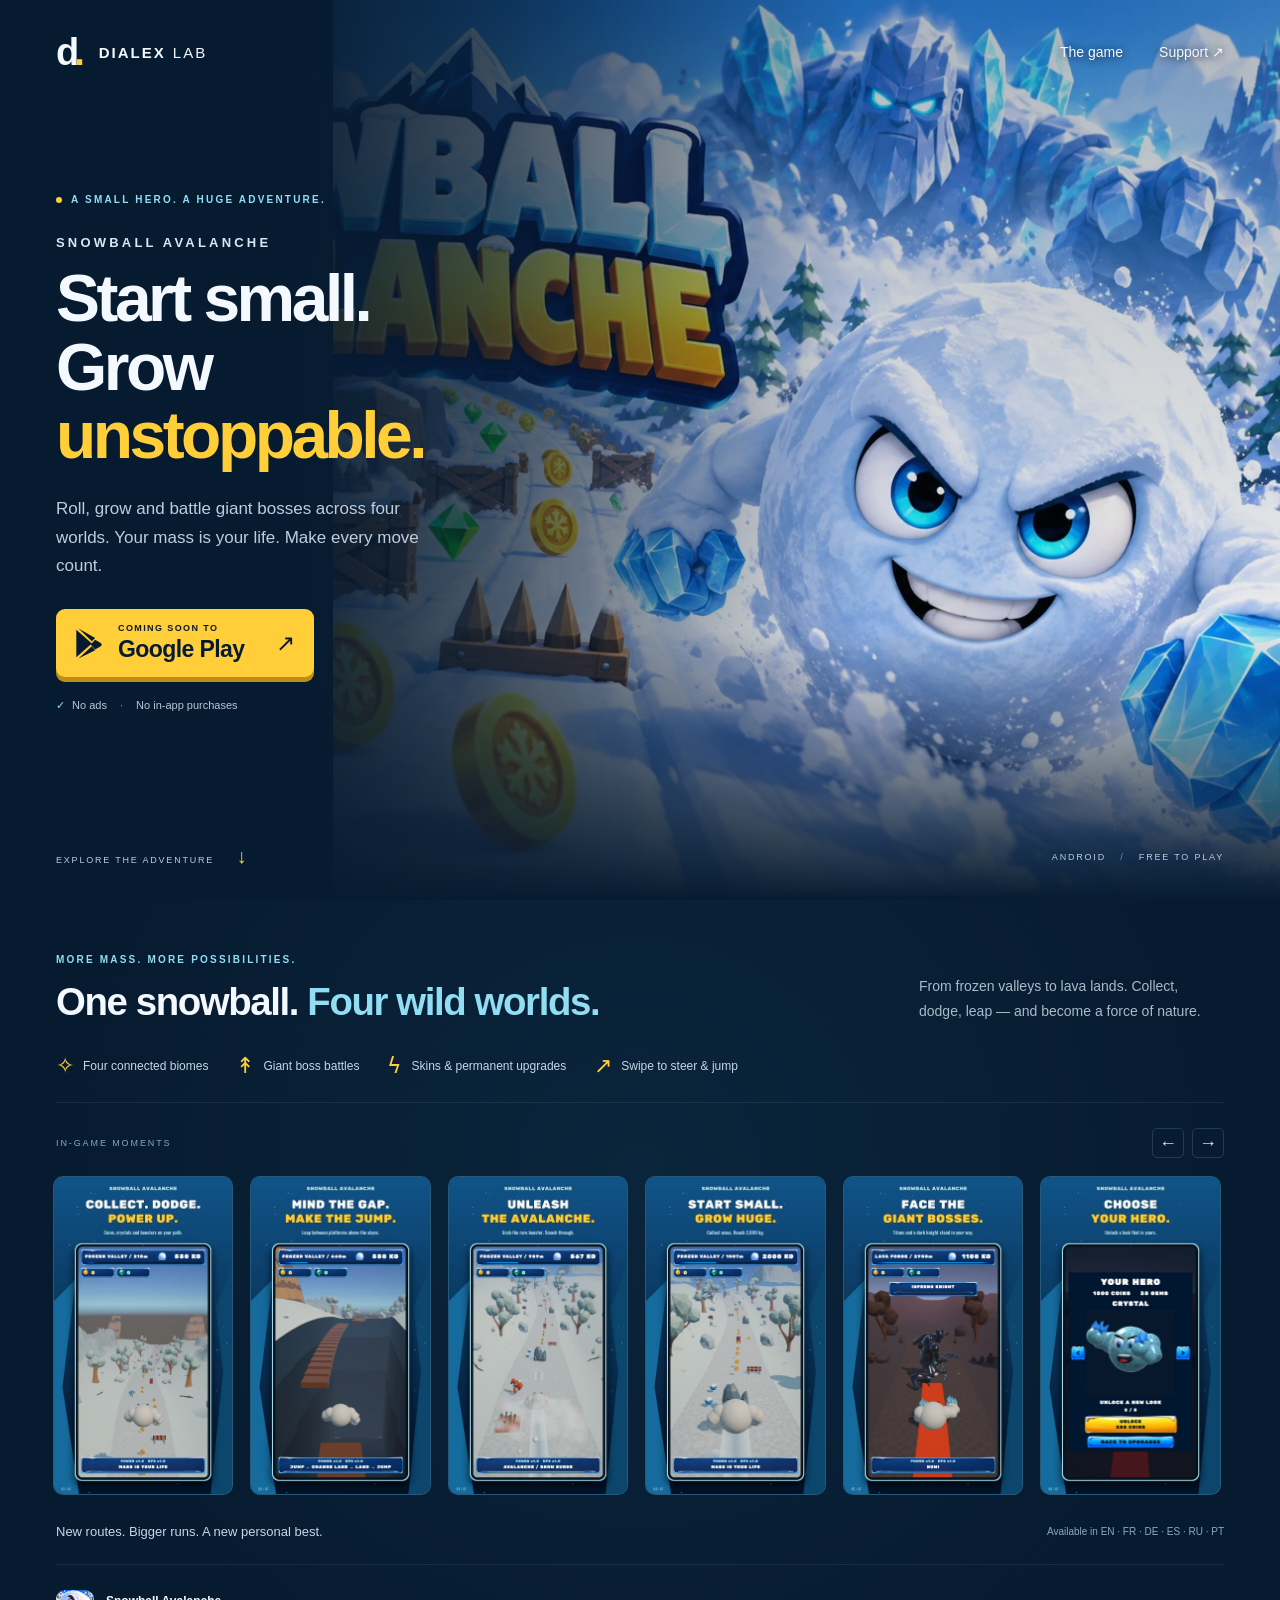
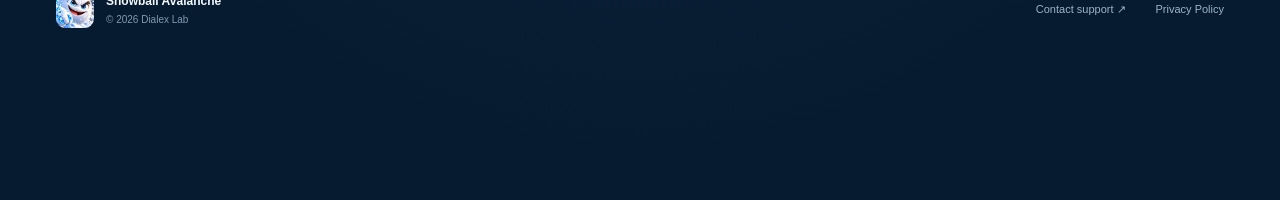
==== index.html @ 35580328 "Build Snowball Avalanche landing page for GitHub Pages" ====
<!doctype html>
<html lang="en">
<head>
  <meta charset="UTF-8">
  <meta name="viewport" content="width=device-width, initial-scale=1">
  <meta name="theme-color" content="#071b30">
  <title>Snowball Avalanche — Roll. Grow. Take on giants.</title>
  <meta name="description" content="Start small. Grow unstoppable. Roll, jump and battle giant bosses across four worlds in Snowball Avalanche, an Android game by Dialex Lab. No ads or in-app purchases.">
  <link rel="canonical" href="https://snowball.dialex.chat/">
  <meta property="og:title" content="Snowball Avalanche">
  <meta property="og:description" content="Roll, grow and battle giant bosses across four worlds. Coming soon to Google Play.">
  <meta property="og:type" content="website">
  <meta property="og:url" content="https://snowball.dialex.chat/">
  <meta property="og:image" content="https://snowball.dialex.chat/assets/hero.webp">
  <meta name="twitter:card" content="summary_large_image">
  <link rel="icon" href="assets/favicon.png" type="image/png">
  <link rel="stylesheet" href="styles.css">
  <script src="script.js" defer></script>
</head>
<body>
  <a class="skip-link" href="#adventure">Skip to game details</a>
  <main>
    <section class="hero" aria-labelledby="game-title">
      <div class="hero-art"><img src="assets/hero.webp" alt="Snowball Avalanche: a snowball hero races through an icy valley with a giant ice titan behind him" width="1672" height="941" fetchpriority="high"></div>
      <header class="header wrap">
        <a class="brand" href="./" aria-label="Dialex Lab home"><span class="brand-symbol" aria-hidden="true">d<span>.</span></span> DIALEX <span class="brand-light">LAB</span></a>
        <nav aria-label="Main navigation"><a href="#adventure">The game</a><a href="mailto:guadalupegamarrazz@gmail.com">Support <span aria-hidden="true">↗</span></a></nav>
      </header>
      <div class="hero-content wrap">
        <div class="eyebrow"><span></span> A SMALL HERO. A HUGE ADVENTURE.</div>
        <p class="game-name" id="game-title">SNOWBALL AVALANCHE</p>
        <h1>Start small.<br>Grow <em>unstoppable.</em></h1>
        <p class="hero-description">Roll, grow and battle giant bosses across four worlds. Your mass is your life. Make every move count.</p>
        <a class="play-button" href="https://play.google.com/store/apps/details?id=chat.dialex.snowball" target="_blank" rel="noopener noreferrer" title="Coming soon to Google Play"><svg viewBox="0 0 24 28" width="27" height="31" aria-hidden="true"><path fill="currentColor" d="M1 1.5v25L15 14 1 1.5Zm2-1L18 9l-3 3L3 .5Zm15 10 5 3a1.7 1.7 0 0 1 0 3l-5 3-4-4.5 4-4.5Zm-3 6L18 20 3 27.5l12-11Z"/></svg><span><small>COMING SOON TO</small><strong>Google Play</strong></span><span class="button-arrow" aria-hidden="true">↗</span></a>
        <p class="clean-play"><span aria-hidden="true">✓</span> No ads <span class="dot">·</span> No in-app purchases</p>
      </div>
      <div class="hero-bottom wrap"><a href="#adventure">EXPLORE THE ADVENTURE <span aria-hidden="true">↓</span></a><span>ANDROID <span class="dot">/</span> FREE TO PLAY</span></div>
    </section>

    <section class="adventure" id="adventure" aria-labelledby="adventure-title">
      <div class="wrap">
        <div class="section-heading"><div><p class="eyebrow">MORE MASS. MORE POSSIBILITIES.</p><h2 id="adventure-title">One snowball.<br class="mobile-break"> <span>Four wild worlds.</span></h2></div><p>From frozen valleys to lava lands. Collect, dodge, leap — and become a force of nature.</p></div>
        <div class="features" aria-label="Game features"><span><b aria-hidden="true">✧</b> Four connected biomes</span><span><b aria-hidden="true">↟</b> Giant boss battles</span><span><b aria-hidden="true">ϟ</b> Skins & permanent upgrades</span><span><b aria-hidden="true">↗</b> Swipe to steer & jump</span></div>
        <div class="gallery-heading"><span>IN-GAME MOMENTS</span><div class="gallery-controls"><button id="previous" type="button" aria-label="Previous screenshots">←</button><button id="next" type="button" aria-label="Next screenshots">→</button></div></div>
        <div class="gallery" tabindex="0" aria-label="Game screenshots. Scroll horizontally to see all seven images.">
          <button class="shot" type="button" aria-label="Enlarge Collect, dodge, power up"><img src="assets/01_coins_boosters.webp" width="720" height="1280" loading="lazy" alt="Collect coins, crystals and boosters in the Frozen Valley"></button>
          <button class="shot" type="button" aria-label="Enlarge Make the jump"><img src="assets/02_chasm_jump.webp" width="720" height="1280" loading="lazy" alt="Jump between narrow platforms above a deep chasm"></button>
          <button class="shot" type="button" aria-label="Enlarge Unleash the avalanche"><img src="assets/03_avalanche.webp" width="720" height="1280" loading="lazy" alt="Use the rare avalanche booster to smash through obstacles"></button>
          <button class="shot" type="button" aria-label="Enlarge Grow huge"><img src="assets/04_mass_2000.webp" width="720" height="1280" loading="lazy" alt="Grow your snowball to 2,000 kilograms"></button>
          <button class="shot" type="button" aria-label="Enlarge Giant bosses"><img src="assets/05_dark_knight.webp" width="720" height="1280" loading="lazy" alt="Dodge the Inferno Knight's attack lane in the Lava Forge"></button>
          <button class="shot" type="button" aria-label="Enlarge Choose your hero"><img src="assets/06_skins.webp" width="720" height="1280" loading="lazy" alt="Unlock the Crystal hero skin with collected coins"></button>
          <button class="shot" type="button" aria-label="Enlarge Upgrades"><img src="assets/07_upgrades.webp" width="720" height="1280" loading="lazy" alt="Upgrade growth, armor, steering and starting mass"></button>
        </div>
        <div class="game-notes"><p>New routes. Bigger runs. A new personal best.</p><span>Available in EN · FR · DE · ES · RU · PT</span></div>
        <footer><a class="footer-game" href="#"><img src="assets/icon.webp" alt="" width="38" height="38"><span>Snowball Avalanche<small>© 2026 Dialex Lab</small></span></a><div><a href="mailto:guadalupegamarrazz@gmail.com">Contact support ↗</a><a href="privacy/">Privacy Policy</a></div></footer>
      </div>
    </section>
  </main>
  <dialog class="lightbox" aria-label="Enlarged game screenshot"><button class="close" type="button" aria-label="Close screenshot">×</button><img src="assets/01_coins_boosters.webp" alt=""></dialog>
</body>
</html>
---- styles.css ----
@charset "UTF-8";
:root{color-scheme:dark;--navy:#071b30;--ice:#91def4;--yellow:#ffce39;--muted:#a9bbc9}*{box-sizing:border-box}html{scroll-behavior:smooth;scroll-padding-top:24px}body{margin:0;background:var(--navy);color:#f3f9ff;font-family:Arial,Helvetica,sans-serif;-webkit-font-smoothing:antialiased}a{color:inherit;text-decoration:none}button{font:inherit}button,a{-webkit-tap-highlight-color:transparent}a:focus-visible,button:focus-visible,[tabindex]:focus-visible{outline:3px solid var(--yellow);outline-offset:6px}.wrap{width:min(1280px,calc(100% - 112px));margin:auto}.hero{min-height:760px;height:100svh;max-height:1080px;position:relative;isolation:isolate;overflow:hidden;background:#08213b}.hero-art{position:absolute;z-index:-2;inset:0 0 0 26%}.hero-art img{height:100%;width:100%;object-fit:cover;object-position:65% center}.hero:after{content:"";position:absolute;inset:0;z-index:-1;background:linear-gradient(90deg,#071b30 0%,#071b30f7 22%,#071b30bb 38%,#071b3015 67%),linear-gradient(0deg,#071b30 0%,transparent 30%,#071b3040 100%)}.header{display:flex;align-items:center;justify-content:space-between;height:104px}.brand{display:flex;align-items:center;gap:7px;font-size:15px;letter-spacing:2px;font-weight:800}.brand-symbol{font-size:38px;line-height:1;letter-spacing:-5px;margin-right:12px}.brand-symbol span{color:var(--yellow)}.brand-light{font-weight:400}.header nav{display:flex;gap:36px;font-size:14px}.header nav a{padding:10px 0;text-shadow:0 1px 8px #071b30}.header nav a:hover,footer a:hover{color:var(--ice)}.hero-content{position:relative;padding-top:clamp(60px,10vh,130px)}.eyebrow{font-size:10px;font-weight:700;letter-spacing:2.2px;color:var(--ice);display:flex;gap:9px;align-items:center}.eyebrow>span{width:6px;height:6px;background:var(--yellow);border-radius:100%}.game-name{font-size:13px;letter-spacing:3.2px;font-weight:800;margin:30px 0 14px;color:#d7e7f3}h1{font-size:clamp(48px,5.15vw,76px);font-weight:900;line-height:1.04;letter-spacing:-3.5px;margin:0;max-width:680px}h1 em{font-style:normal;color:var(--yellow);display:block}.hero-description{font-size:17px;line-height:1.7;color:#becddd;max-width:370px;margin:25px 0 28px}.play-button{display:inline-flex;align-items:center;gap:16px;padding:14px 19px;border-radius:9px;background:var(--yellow);color:#071b30;box-shadow:0 5px 0 #be8f16;transition:transform .2s,background .2s}.play-button:hover{background:#ffdf72;transform:translateY(-3px)}.play-button small{display:block;font-size:9px;font-weight:700;letter-spacing:1.4px;margin-bottom:3px}.play-button strong{font-size:23px;letter-spacing:-.6px}.button-arrow{font-size:23px;margin-left:16px}.clean-play{font-size:11px;color:#b6c8d8;margin:22px 0}.clean-play>span:first-child{color:var(--ice);margin-right:4px}.dot{margin:0 10px;color:#7996ae}.hero-bottom{position:absolute;bottom:32px;left:0;right:0;display:flex;justify-content:space-between;align-items:center;font-size:9px;letter-spacing:1.8px;color:#b7ccdf}.hero-bottom a span{font-size:20px;display:inline-block;margin-left:18px;color:var(--yellow)}.adventure{min-height:100svh;padding:54px 0 0;background:radial-gradient(ellipse at 50% 30%,#12385255,transparent 65%),var(--navy)}.section-heading{display:flex;align-items:end;justify-content:space-between;gap:36px}.section-heading .eyebrow{margin:0 0 15px}h2{font-size:clamp(29px,3vw,43px);letter-spacing:-1.4px;line-height:1.15;margin:0}h2 span{color:var(--ice)}.section-heading>p{font-size:14px;line-height:1.8;color:var(--muted);max-width:305px;margin:0}.mobile-break{display:none}.features{display:flex;gap:28px;margin:29px 0 25px;padding-bottom:23px;border-bottom:1px solid #accfe41a;font-size:12px;color:#c5d7e4}.features span{display:flex;align-items:center;gap:9px}.features b{font-size:22px;color:var(--yellow);font-weight:400}.gallery-heading{display:flex;justify-content:space-between;align-items:center;margin-bottom:15px;font-size:9px;letter-spacing:1.9px;color:#8ca9be}.gallery-controls{display:flex;gap:8px}.gallery-controls button{border:1px solid #7091aa44;background:transparent;color:#cce5f5;width:32px;height:30px;cursor:pointer;border-radius:5px;font-size:18px}.gallery-controls button:hover{background:#23465d}.gallery-controls button:disabled{opacity:.3;cursor:default}.gallery{display:flex;gap:17px;overflow:auto;scroll-snap-type:x mandatory;scrollbar-width:thin;scrollbar-color:#365773 transparent;padding:3px 3px 14px;margin:0 -3px}.shot{flex:0 0 calc((100% - 85px)/6);min-width:145px;padding:0;border:1px solid #8ec9e32b;border-radius:10px;overflow:hidden;background:#104364;scroll-snap-align:start;cursor:zoom-in;transition:transform .2s,border-color .2s}.shot:hover{transform:translateY(-3px);border-color:var(--ice)}.shot img{width:100%;height:auto;display:block}.game-notes{display:flex;justify-content:space-between;align-items:center;gap:16px;padding:15px 0 25px;color:#8ca9be;font-size:10px}.game-notes p{color:#c4d8e6;font-size:13px;margin:0}footer{border-top:1px solid #accfe41a;padding:25px 0;display:flex;align-items:center;justify-content:space-between;gap:20px}.footer-game{display:flex;align-items:center;gap:12px;font-size:12px;font-weight:700}.footer-game img{border-radius:9px}.footer-game small{display:block;color:#7f9aaf;font-weight:400;font-size:10px;margin-top:6px}footer>div{display:flex;gap:30px;font-size:11px;color:#9bb4c7}.skip-link{position:fixed;top:-100px;left:20px;background:var(--yellow);color:#071b30;padding:15px;z-index:10}.skip-link:focus{top:10px}.lightbox{padding:0;border:1px solid #6591ac;border-radius:12px;background:#071b30;max-height:94svh;max-width:94vw;overflow:visible}.lightbox::backdrop{background:#020c17e8;backdrop-filter:blur(8px)}.lightbox>img{display:block;width:auto;max-width:90vw;height:auto;max-height:90svh;border-radius:12px}.close{position:absolute;right:8px;top:8px;width:38px;height:38px;background:#061d34e8;color:white;border:1px solid #bde9ff;border-radius:50%;font-size:27px;cursor:pointer}body:has(dialog[open]){overflow:hidden}@media(min-width:1600px){.shot{flex-basis:calc((100% - 102px)/7)}}@media(max-width:1000px){.wrap{width:calc(100% - 64px)}.hero-art{left:10%}.hero:after{background:linear-gradient(90deg,#071b30f7 0%,#071b30cc 30%,#071b3030 85%),linear-gradient(0deg,#071b30,transparent 60%)}.features{gap:15px;flex-wrap:wrap}.section-heading{align-items:start}.section-heading>p{max-width:250px}.shot{flex-basis:calc((100% - 51px)/4)}}@media(max-width:600px){.wrap{width:calc(100% - 40px)}.hero{min-height:790px;max-height:none;height:100svh}.header{height:76px}.brand{font-size:11px;gap:5px}.brand-symbol{font-size:30px;margin-right:8px}.header nav{gap:19px;font-size:12px}.hero-art{inset:65px 0 auto 0;height:46%;}.hero-art img{object-position:60% center}.hero:after{background:linear-gradient(0deg,#071b30 0%,#071b30 38%,#071b30e6 45%,#071b3000 72%,#071b3050 92%,#071b30 100%)}.hero-content{padding-top:clamp(250px,34svh,360px)}.eyebrow{font-size:8px;letter-spacing:1.6px}.game-name{margin:19px 0 12px;font-size:10px;letter-spacing:2.6px}h1{font-size:clamp(39px,10.8vw,60px);letter-spacing:-2px}.hero-description{font-size:14px;line-height:1.65;margin:18px 0 20px;max-width:340px}.play-button{padding:11px 16px;gap:13px}.play-button strong{font-size:21px}.clean-play{font-size:10px;margin-top:19px}.hero-bottom{bottom:20px;font-size:8px;letter-spacing:1px}.hero-bottom>span{display:none}.hero-bottom a span{font-size:17px}.adventure{padding-top:38px}.section-heading{display:block}.section-heading>p{max-width:340px;margin-top:17px;font-size:13px}.mobile-break{display:block}h2{font-size:34px}.features{display:grid;grid-template-columns:1fr 1fr;gap:10px;font-size:10px;margin-top:20px;padding-bottom:18px}.features b{font-size:19px}.gallery{gap:12px}.shot{flex-basis:43%;min-width:0}.game-notes{display:block;padding:12px 0 22px}.game-notes span{display:block;margin-top:10px;font-size:9px}footer{align-items:flex-start;padding:21px 0}footer>div{flex-direction:column;gap:12px;font-size:10px}.footer-game{font-size:10px}.footer-game img{width:32px;height:32px}}@media(prefers-reduced-motion:reduce){html{scroll-behavior:auto}*{transition:none!important}}
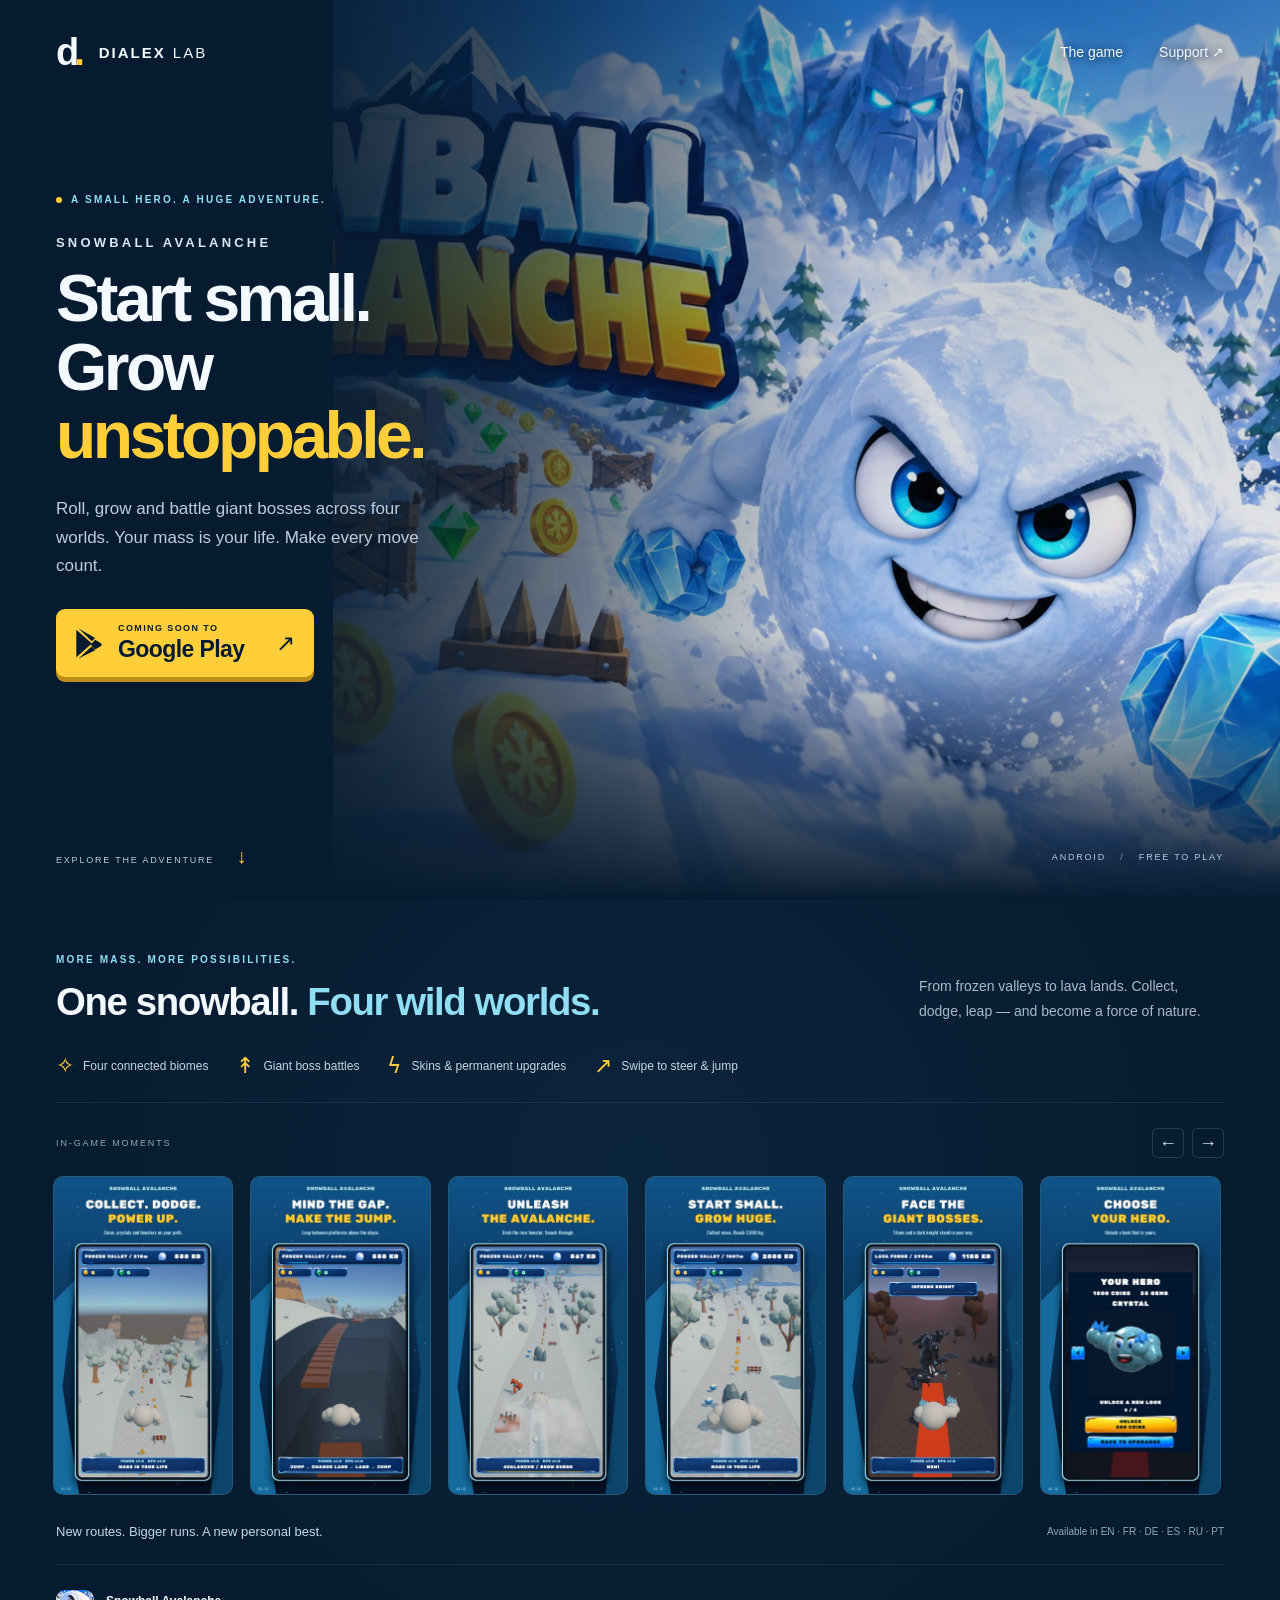
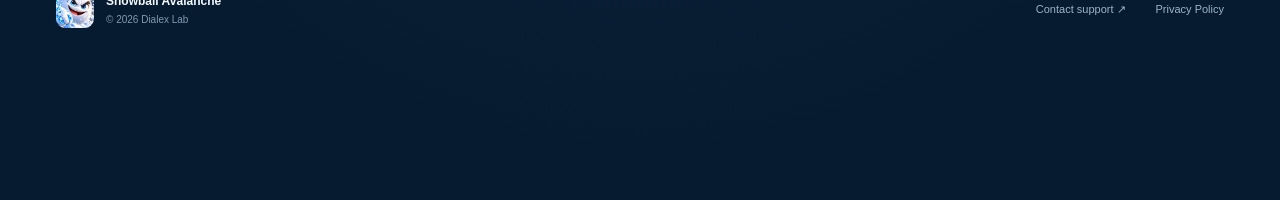
==== commit 13af5839: "Remove ads and purchases messaging from landing page" ====
--- a/index.html
+++ b/index.html
@@ -5,7 +5,7 @@
   <meta name="viewport" content="width=device-width, initial-scale=1">
   <meta name="theme-color" content="#071b30">
   <title>Snowball Avalanche — Roll. Grow. Take on giants.</title>
-  <meta name="description" content="Start small. Grow unstoppable. Roll, jump and battle giant bosses across four worlds in Snowball Avalanche, an Android game by Dialex Lab. No ads or in-app purchases.">
+  <meta name="description" content="Start small. Grow unstoppable. Roll, jump and battle giant bosses across four worlds in Snowball Avalanche, an Android game by Dialex Lab.">
   <link rel="canonical" href="https://snowball.dialex.chat/">
   <meta property="og:title" content="Snowball Avalanche">
   <meta property="og:description" content="Roll, grow and battle giant bosses across four worlds. Coming soon to Google Play.">
@@ -32,7 +32,6 @@
         <h1>Start small.<br>Grow <em>unstoppable.</em></h1>
         <p class="hero-description">Roll, grow and battle giant bosses across four worlds. Your mass is your life. Make every move count.</p>
         <a class="play-button" href="https://play.google.com/store/apps/details?id=chat.dialex.snowball" target="_blank" rel="noopener noreferrer" title="Coming soon to Google Play"><svg viewBox="0 0 24 28" width="27" height="31" aria-hidden="true"><path fill="currentColor" d="M1 1.5v25L15 14 1 1.5Zm2-1L18 9l-3 3L3 .5Zm15 10 5 3a1.7 1.7 0 0 1 0 3l-5 3-4-4.5 4-4.5Zm-3 6L18 20 3 27.5l12-11Z"/></svg><span><small>COMING SOON TO</small><strong>Google Play</strong></span><span class="button-arrow" aria-hidden="true">↗</span></a>
-        <p class="clean-play"><span aria-hidden="true">✓</span> No ads <span class="dot">·</span> No in-app purchases</p>
       </div>
       <div class="hero-bottom wrap"><a href="#adventure">EXPLORE THE ADVENTURE <span aria-hidden="true">↓</span></a><span>ANDROID <span class="dot">/</span> FREE TO PLAY</span></div>
     </section>
